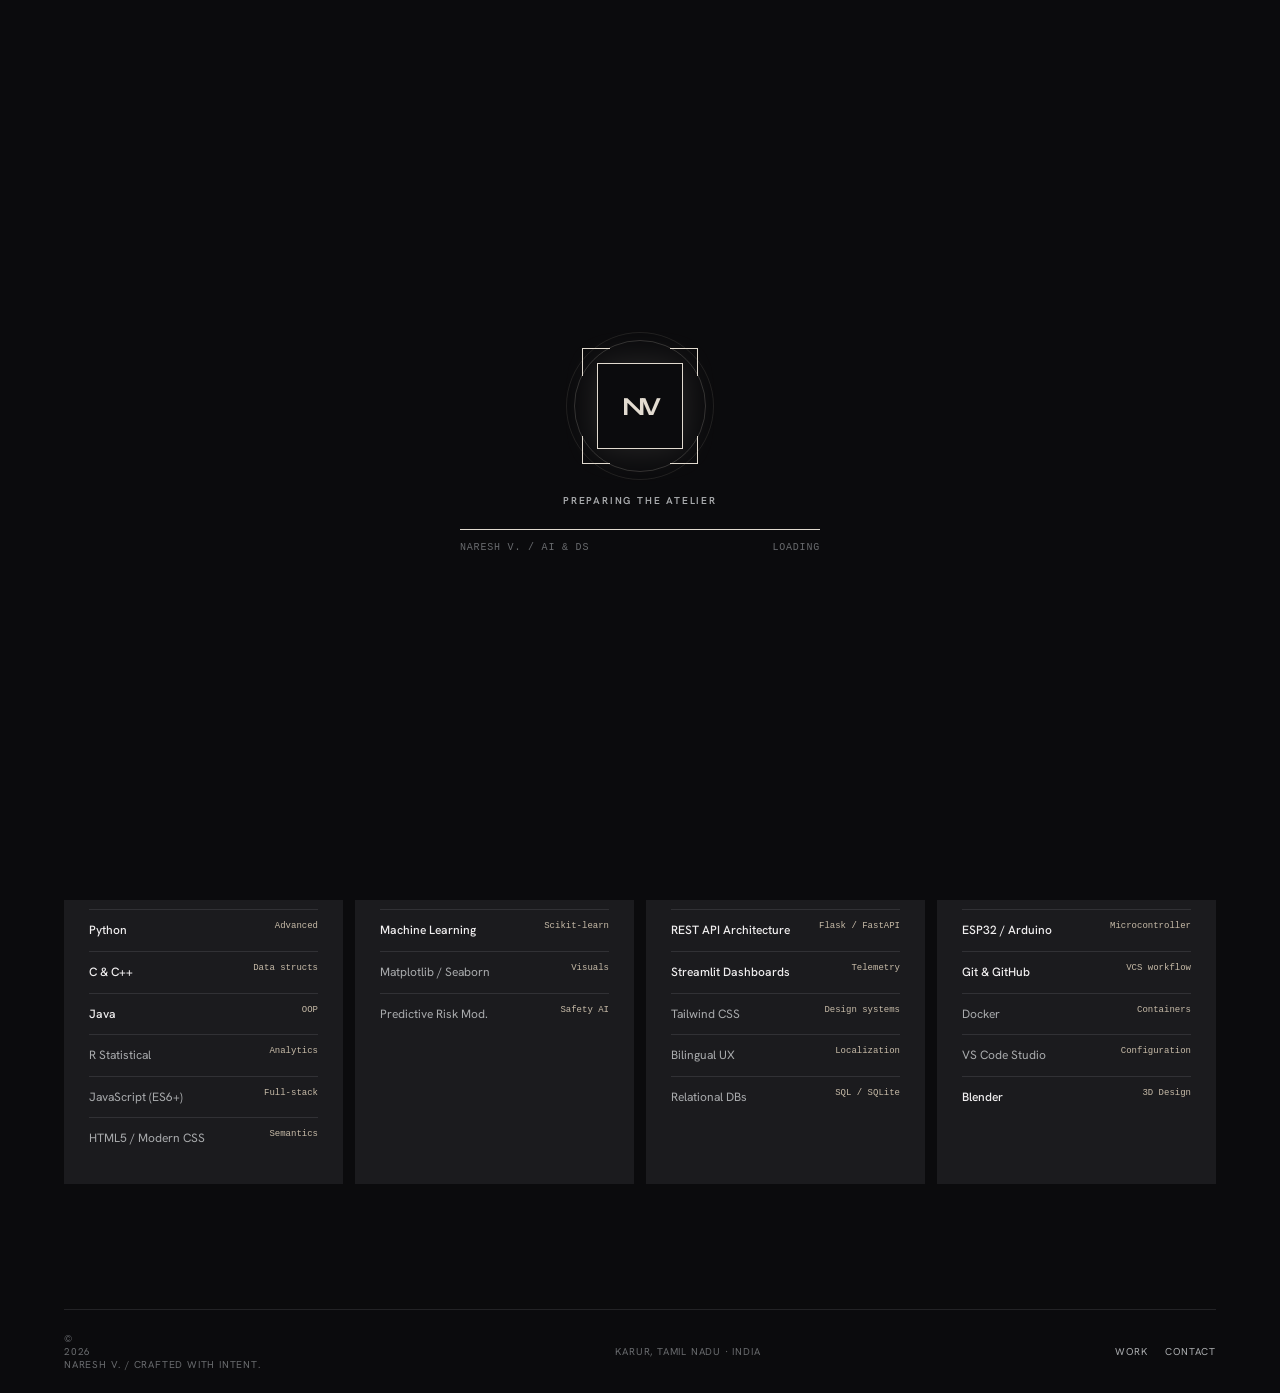
==== arsenal.html @ b85d14c0 "Add files via upload" ====
<!doctype html>
<html lang="en"><head><meta charset="UTF-8" /><meta name="viewport" content="width=device-width, initial-scale=1.0" /><meta name="description" content="Technical arsenal of Naresh V., AI and Data Science Engineer." /><title>Technical Arsenal | Naresh V.</title><link rel="preconnect" href="https://fonts.googleapis.com" /><link rel="preconnect" href="https://fonts.gstatic.com" crossorigin /><link href="https://fonts.googleapis.com/css2?family=Hanken+Grotesk:wght@300;400;500;600&family=Syne:wght@500;600;700;800&display=swap" rel="stylesheet" /><link rel="stylesheet" href="styles.css" /></head><body><div class="cursor-glow"></div><header class="site-header"><a class="brand" href="index.html"><span>NV</span><small>AI / DS</small></a><nav class="desktop-nav" aria-label="Primary navigation"><a href="work.html">Work</a><a href="arsenal.html">Arsenal</a><a href="journey.html">Journey</a><a href="contact.html">Contact</a></nav><a class="header-cta" href="contact.html">Let's connect <span>↗</span></a><button class="menu-button" type="button" aria-label="Open navigation" aria-expanded="false"><span></span><span></span></button></header><main><section class="page-hero section-shell reveal"><p class="eyebrow warm">03 / Capability inventory</p><h1>Technical<br /><em>arsenal.</em></h1><p>A working inventory of languages, AI toolchains, systems thinking, and hardware frameworks used to turn ideas into reliable prototypes.</p></section><section class="section-shell arsenal"><div class="arsenal-grid"><article class="reveal"><span class="eyebrow warm">Programming <b>01</b></span><h3>Core languages</h3><ul><li><strong>Python</strong><small>Advanced</small></li><li><strong>C &amp; C++</strong><small>Data structs</small></li><li><strong>Java</strong><small>OOP</small></li><li>R Statistical<small>Analytics</small></li><li>JavaScript (ES6+)<small>Full-stack</small></li><li>HTML5 / Modern CSS<small>Semantics</small></li></ul></article><article class="reveal"><span class="eyebrow warm">Cognition <b>02</b></span><h3>AI &amp; data sciences</h3><ul><li><strong>Machine Learning</strong><small>Scikit-learn</small></li><li>Pandas &amp; NumPy<small>Data wrangling</small></li><li>Matplotlib / Seaborn<small>Visuals</small></li><li>Predictive Risk Mod.<small>Safety AI</small></li></ul></article><article class="reveal"><span class="eyebrow warm">Engineering <b>03</b></span><h3>Systems &amp; web</h3><ul><li><strong>REST API Architecture</strong><small>Flask / FastAPI</small></li><li><strong>Streamlit Dashboards</strong><small>Telemetry</small></li><li>Tailwind CSS<small>Design systems</small></li><li>Bilingual UX<small>Localization</small></li><li>Relational DBs<small>SQL / SQLite</small></li></ul></article><article class="reveal"><span class="eyebrow warm">Environment <b>04</b></span><h3>Tools &amp; hardware</h3><ul><li><strong>ESP32 / Arduino</strong><small>Microcontroller</small></li><li><strong>Git &amp; GitHub</strong><small>VCS workflow</small></li><li>Docker<small>Containers</small></li><li>Postman<small>API testing</small></li><li>VS Code Studio<small>Configuration</small></li></ul></article></div></section></main><footer class="site-footer section-shell"><span>© <span id="year"></span> Naresh V. / Crafted with intent.</span><span>Karur, Tamil Nadu · India</span><span><a href="work.html">Work</a> <a href="contact.html">Contact</a></span></footer><script src="script.js"></script></body></html>
---- styles.css ----
.preloader-corner{animation-duration:2.05s}.preloader-corner:nth-child(1){animation-delay:.15s}.preloader-corner:nth-child(2){animation-delay:.3s}.preloader-corner:nth-child(3){animation-delay:.45s}.preloader-corner:nth-child(4){animation-delay:.6s}.preloader-mark{animation-delay:1.95s;animation-duration:.8s}.preloader-kicker{animation-delay:2.35s}.preloader-meta{animation-delay:2.4s}.preloader-progress{animation-duration:3.2s}.preloader-frame:before,.preloader-frame:after{content:"";position:absolute;inset:-8px;border:1px solid rgba(226,219,208,.18);border-radius:50%;opacity:0;pointer-events:none}.preloader-frame:before{animation:preloader-circle-one 2.2s 1.35s cubic-bezier(.22,.61,.36,1) forwards}.preloader-frame:after{inset:-16px;border-color:rgba(199,187,168,.12);animation:preloader-circle-two 2.4s 1.55s cubic-bezier(.22,.61,.36,1) forwards}@keyframes preloader-circle-one{0%{opacity:0;transform:scale(.35) rotate(0deg)}20%{opacity:1}100%{opacity:1;transform:scale(1) rotate(720deg)}}@keyframes preloader-circle-two{0%{opacity:0;transform:scale(.2) rotate(0deg)}25%{opacity:1}100%{opacity:1;transform:scale(1) rotate(-720deg)}}
.preloader-corner:nth-child(1){--x:-70px;--y:-70px}.preloader-corner:nth-child(2){--x:70px;--y:-70px}.preloader-corner:nth-child(3){--x:70px;--y:70px}.preloader-corner:nth-child(4){--x:-70px;--y:70px}
.preloader{position:fixed;inset:0;z-index:100;display:grid;place-items:center;background:var(--canvas);transition:opacity .7s ease,visibility .7s ease}.preloader.is-done{opacity:0;visibility:hidden;pointer-events:none}.preloader-inner{width:min(360px,calc(100% - 48px));text-align:center}.preloader-frame{position:relative;width:116px;height:116px;margin:0 auto 30px}.preloader-corner{position:absolute;width:28px;height:28px;border-color:var(--cream);border-style:solid;opacity:0;animation:corner-assemble 1.15s cubic-bezier(.22,.61,.36,1) forwards}.preloader-corner:nth-child(1){top:0;left:0;border-width:1px 0 0 1px;animation-delay:.05s}.preloader-corner:nth-child(2){top:0;right:0;border-width:1px 1px 0 0;animation-delay:.16s}.preloader-corner:nth-child(3){bottom:0;right:0;border-width:0 1px 1px 0;animation-delay:.27s}.preloader-corner:nth-child(4){bottom:0;left:0;border-width:0 0 1px 1px;animation-delay:.38s}.preloader-mark{position:absolute;inset:15px;display:grid;place-items:center;border:1px solid transparent;color:var(--cream);font:700 26px var(--display);letter-spacing:-.12em;opacity:0;transform:scale(.55);animation:logo-emerge .55s .9s cubic-bezier(.2,.8,.2,1) forwards}.preloader-kicker{margin:0 0 22px;color:var(--muted);font:600 10px var(--body);letter-spacing:.18em;text-transform:uppercase;opacity:0;animation:preloader-copy .5s 1.12s ease forwards}.preloader-track{height:1px;background:var(--line);overflow:hidden}.preloader-progress{height:100%;width:0;background:var(--cream);animation:preloader-load 1.5s .15s cubic-bezier(.22,.61,.36,1) forwards}.preloader-meta{display:flex;justify-content:space-between;margin-top:12px;color:var(--faint);font:10px monospace;letter-spacing:.08em;text-transform:uppercase;opacity:0;animation:preloader-copy .5s 1.18s ease forwards}@keyframes corner-assemble{0%{opacity:0;transform:translate(var(--x),var(--y)) scale(.8)}15%{opacity:1}100%{opacity:1;transform:translate(0,0) scale(1)}}@keyframes logo-emerge{to{opacity:1;transform:scale(1);border-color:var(--cream);box-shadow:0 0 35px rgba(226,219,208,.14)}}@keyframes preloader-copy{to{opacity:1}}@keyframes preloader-load{to{width:100%}}
.draggable-letter{display:inline-block;touch-action:none;cursor:grab;transition:transform .28s cubic-bezier(.2,.8,.2,1),color .2s}.draggable-letter:hover{color:var(--warm);transform:translateY(-8px)}.draggable-letter.dragging{cursor:grabbing;transition:none;color:var(--warm);z-index:2}.draggable-letter.lifted{transform:translateY(-14px);color:var(--warm)}
.contact-details{background:var(--surface-2);border:1px solid var(--line);padding:28px;align-self:start}.contact-detail{display:flex;align-items:center;justify-content:space-between;gap:20px;padding:22px 0;border-bottom:1px solid var(--line)}.contact-detail:last-child{border-bottom:0}.contact-detail span{display:flex;flex-direction:column;gap:5px}.contact-detail small{font:600 10px var(--body);letter-spacing:.14em;text-transform:uppercase;color:var(--warm)}.contact-detail strong{font:500 17px var(--display);letter-spacing:-.02em}.contact-detail>b{font-size:18px;color:var(--warm);font-weight:400}.contact-detail:hover strong,.contact-detail:hover>b{color:var(--warm)}
.desktop-nav.mobile-open{transform:none}
.desktop-nav{position:absolute;left:50%;transform:translateX(-50%)}
.form-status{min-height:20px;margin:12px 0 0;color:var(--muted);font-size:12px}.form-status.success{color:#b9d8b1}.form-status.error{color:#e8a7a0}
.contact-email{display:flex;flex-direction:column;gap:5px;margin:28px 0 0!important;font-size:13px!important}.contact-email span{font:600 10px var(--body);letter-spacing:.14em;text-transform:uppercase;color:var(--warm)}.contact-email a{color:var(--text)}.contact-email a:hover{color:var(--warm)}
.page-hero{padding-top:105px;padding-bottom:95px}.page-hero h1{font:700 clamp(58px,9vw,120px)/.86 var(--display);letter-spacing:-.07em;text-transform:uppercase;margin:22px 0 28px}.page-hero h1 em{font-style:normal;color:var(--cream)}.page-hero>p:last-child{max-width:520px;color:var(--muted);font-size:18px;line-height:1.6}.contact h1{font:700 clamp(48px,7vw,92px)/.88 var(--display);letter-spacing:-.07em;text-transform:uppercase;margin:20px 0 0}.contact h1 em{font-style:normal;color:var(--cream)}
.ticker{display:none}
/* Hide removed arsenal entries while preserving the compact source markup. */
.arsenal-grid article:nth-child(2) li:nth-child(2),.arsenal-grid article:nth-child(2) li:nth-child(6),.arsenal-grid article:nth-child(3) li:nth-child(6),.arsenal-grid article:nth-child(4) li:nth-child(4){display:none}
@media(max-width:620px){.hero-title h1{max-width:100%;overflow:hidden}.grid-art{display:none}}
@media(max-width:620px){.section-heading h2,.timeline h3{overflow-wrap:anywhere;word-break:normal}}
@media(max-width:620px){.desktop-nav.mobile-open{display:flex;position:absolute;top:68px;left:0;right:0;flex-direction:column;gap:0;background:var(--surface);border:1px solid var(--line);padding:8px;z-index:30}.desktop-nav.mobile-open a{padding:14px;border-bottom:1px solid var(--line)}}
:root{--canvas:#0b0b0d;--surface:#141416;--surface-2:#1b1b1e;--surface-3:#29292b;--text:#f2f0f1;--muted:#a9abad;--faint:#686a6d;--line:rgba(245,245,247,.1);--line-hover:rgba(245,245,247,.24);--warm:#c7bba8;--cream:#e2dbd0;--display:'Syne',sans-serif;--body:'Hanken Grotesk',sans-serif}*{box-sizing:border-box}html{scroll-behavior:smooth}body{margin:0;background:var(--canvas);color:var(--text);font-family:var(--body);font-weight:400;line-height:1.55;overflow-x:hidden}body:before{content:"";position:fixed;inset:0;pointer-events:none;opacity:.04;background-image:radial-gradient(#fff .6px,transparent .6px);background-size:5px 5px;z-index:10}a{color:inherit;text-decoration:none}button,input,textarea{font:inherit}.section-shell{width:min(1280px,calc(100% - 128px));margin-inline:auto}.band{width:100%;max-width:none;padding-inline:max(64px,calc((100% - 1152px)/2));background:var(--surface)}.site-header{height:78px;width:min(1280px,calc(100% - 128px));margin:auto;display:flex;align-items:center;justify-content:space-between;border-bottom:1px solid var(--line);position:relative;z-index:20}.brand{display:flex;align-items:center;gap:12px;font-family:var(--display);font-weight:800;font-size:16px;letter-spacing:-.04em}.brand span{border:1px solid var(--line-hover);padding:5px 7px}.brand small{font:600 10px var(--body);letter-spacing:.18em;color:var(--muted)}.desktop-nav{display:flex;gap:30px;font-size:11px;text-transform:uppercase;letter-spacing:.14em;color:var(--muted)}.desktop-nav a:hover,.site-footer a:hover{color:var(--cream)}.header-cta{font-size:11px;text-transform:uppercase;letter-spacing:.12em;border:1px solid var(--line-hover);padding:10px 14px}.header-cta:hover{background:var(--cream);color:var(--canvas)}.header-cta span{margin-left:8px}.menu-button{display:none;background:none;border:0;color:var(--text);padding:8px}.menu-button span{display:block;width:23px;height:1px;background:var(--text);margin:5px}.hero{padding-top:80px;padding-bottom:55px;min-height:720px;position:relative}.hero:before{content:"";position:absolute;width:550px;height:550px;border-radius:50%;right:5%;top:80px;background:radial-gradient(circle,rgba(190,177,154,.09),transparent 66%);filter:blur(25px);pointer-events:none}.hero-topline,.project-meta,.telemetry-head,.label,.section-heading,.hero-actions,.ticker,.ribbon,.site-footer{display:flex;align-items:center;justify-content:space-between;gap:16px}.status,.availability,.eyebrow,.label,.project-meta,.tags,.telemetry,.queue,.site-footer{font-size:10px;letter-spacing:.14em;text-transform:uppercase}.status{padding:9px 13px;border:1px solid var(--line);color:var(--cream)}.status i,.live i{width:7px;height:7px;background:var(--warm);border-radius:50%;display:inline-block;box-shadow:0 0 0 4px rgba(199,187,168,.1)}.availability{color:var(--muted)}.availability b{color:var(--warm);font-weight:500;margin-left:5px}.eyebrow{color:var(--muted);font-weight:600;line-height:1.3}.eyebrow.warm,.warm-chip{color:var(--warm)}.hero-title{padding-top:95px;position:relative}.hero-title h1{font:700 clamp(54px,8.7vw,122px)/.84 var(--display);letter-spacing:-.065em;text-transform:uppercase;margin:20px 0 0;max-width:1000px}.hero-title h1 em,.contact h2 em{font-style:normal;color:var(--cream)}.hero-title h1 b{color:var(--warm)}.hero-note{position:absolute;right:2%;bottom:5px;color:var(--muted);font:12px/1.5 monospace;max-width:250px}.hero-grid{display:grid;grid-template-columns:4fr 8fr;gap:72px;margin-top:85px;border-top:1px solid var(--line);padding-top:24px}.hero-grid h2{font:600 22px/1.18 var(--display);letter-spacing:-.025em;margin:12px 0}.hero-copy{max-width:700px}.hero-copy p{font-size:18px;line-height:1.6;color:var(--muted);margin:0}.hero-copy strong{color:var(--text);font-weight:500}.hero-actions{justify-content:flex-start;margin-top:26px}.button{display:inline-flex;align-items:center;gap:24px;padding:13px 17px;border:1px solid var(--line-hover);text-transform:uppercase;font-size:10px;letter-spacing:.14em;cursor:pointer;transition:.25s}.button-solid{background:var(--text);color:var(--canvas);border-color:var(--text)}.button-solid:hover{background:var(--cream);border-color:var(--cream)}.button-ghost:hover{background:var(--surface-2)}.ticker{margin-top:80px;padding:13px 16px;background:rgba(20,20,22,.75);color:var(--muted);font-size:9px;letter-spacing:.13em;text-transform:uppercase}.ticker span:first-child,.ticker span:nth-of-type(4){color:var(--cream)}.ticker i{color:var(--faint);font-style:normal}.facts{padding-top:90px;padding-bottom:82px}.section-heading{align-items:flex-end;margin-bottom:50px}.section-heading h2,.contact h2{font:700 clamp(36px,5vw,65px)/.9 var(--display);letter-spacing:-.06em;text-transform:uppercase;margin:12px 0 0}.section-heading>p{max-width:330px;color:var(--muted);font-size:14px;margin:0}.fact-grid{display:grid;grid-template-columns:repeat(4,1fr);gap:12px}.fact-grid article,.pillar-grid article,.arsenal-grid article,.project{background:var(--surface-2);border:1px solid transparent;padding:25px;transition:.3s}.fact-grid article:hover,.pillar-grid article:hover,.arsenal-grid article:hover,.project:hover{border-color:var(--line-hover);background:#202023}.fact-grid article{min-height:230px;display:flex;flex-direction:column;justify-content:space-between}.fact-grid .label{color:var(--muted)}.label b{color:var(--warm);font-weight:400}.fact-grid strong{font:700 61px/1 var(--display);letter-spacing:-.08em}.fact-grid sup{font:500 24px var(--display);color:var(--warm);letter-spacing:0}.fact-grid p{color:var(--muted);font-size:12px;line-height:1.45;margin:0}.fact-grid p small{color:var(--text);font-size:12px}.fact-highlight{background:var(--surface-3)!important}.fact-highlight strong{text-align:center}.fact-highlight p{text-align:center}.ribbon{padding-top:38px;color:var(--muted);font:700 13px var(--display);letter-spacing:-.02em;opacity:.7}.philosophy,.arsenal{padding-top:125px;padding-bottom:125px}.philosophy-grid{display:grid;grid-template-columns:5fr 7fr;gap:85px}.philosophy-story .lead{font-size:22px;line-height:1.5;color:var(--text);font-weight:300;margin-top:0}.philosophy-story>p:not(.lead){font-size:15px;color:var(--muted);line-height:1.65}.philosophy-story blockquote{margin:30px 0 0;background:var(--surface-2);padding:20px;font:italic 15px/1.5 Georgia,serif;color:var(--text)}.philosophy-story blockquote span{display:block;font:600 10px var(--body);letter-spacing:.16em;text-transform:uppercase;color:var(--warm);font-style:normal;margin-bottom:10px}.pillar-grid{display:grid;grid-template-columns:1fr 1fr;gap:12px}.pillar-grid article{padding:25px}.pillar-grid article>span,.arsenal-grid article>.eyebrow{font:10px monospace;color:var(--warm);letter-spacing:.08em}.pillar-grid h3,.arsenal-grid h3{font:600 21px var(--display);letter-spacing:-.03em;margin:28px 0 10px}.pillar-grid p{color:var(--muted);font-size:13px;margin:0}.work{padding-top:100px;padding-bottom:110px}.project-list{display:grid;gap:38px}.project{padding:0;display:grid;grid-template-columns:1fr 1fr;overflow:hidden}.project-copy{padding:42px;display:flex;flex-direction:column;align-items:flex-start}.project-meta{width:100%;color:var(--muted);font:10px monospace;letter-spacing:.08em}.chip,.tags span{border-radius:999px;background:var(--surface-3);padding:6px 10px;color:var(--cream);font:10px var(--body);letter-spacing:.08em;text-transform:uppercase}.warm-chip{background:rgba(199,187,168,.12)}.project h3{font:600 clamp(29px,3.3vw,48px)/1 var(--display);letter-spacing:-.055em;margin:34px 0 10px}.project h4{font-size:16px;color:var(--cream);font-weight:500;margin:0 0 18px}.project p{color:var(--muted);font-size:14px;line-height:1.65;margin:0 0 22px}.tags{display:flex;flex-wrap:wrap;gap:6px;margin-bottom:35px}.tags span{font-size:9px;padding:5px 8px;color:var(--muted)}.text-link{font:600 10px var(--body);text-transform:uppercase;letter-spacing:.14em;margin-top:auto}.text-link:hover{color:var(--warm)}.visual{background:linear-gradient(135deg,var(--surface-3),#161619);padding:34px;min-height:390px;position:relative;overflow:hidden}.telemetry{align-self:center;background:var(--canvas);border:1px solid var(--line);padding:22px;position:relative;z-index:1}.telemetry-head{color:var(--muted);font:10px monospace;letter-spacing:.05em}.live{color:var(--warm)}.telemetry svg{display:block;width:100%;height:130px;margin:20px 0 5px;overflow:visible}.telemetry path{fill:none;stroke:var(--warm);stroke-width:2}.telemetry circle{fill:var(--warm)}.telemetry-values{display:grid;grid-template-columns:repeat(3,1fr);gap:6px}.telemetry-values span{background:var(--surface-2);padding:8px 4px;text-align:center;color:var(--muted);font:8px monospace}.telemetry-values b{display:block;color:var(--text);font-size:11px;margin-top:4px}.telemetry-values .gold{color:var(--warm)}.grid-art{position:absolute;inset:0;opacity:.45;background:linear-gradient(90deg,transparent 49.5%,rgba(255,255,255,.12) 50%,transparent 50.5%),linear-gradient(0deg,transparent 49.5%,rgba(255,255,255,.12) 50%,transparent 50.5%);background-size:70px 70px;transform:perspective(300px) rotateX(58deg) scale(1.8) translateY(90px)}.queue{display:flex;flex-direction:column;gap:10px;justify-content:flex-start}.queue p{margin:0;background:var(--canvas);padding:14px;color:var(--muted);font:10px monospace;letter-spacing:.04em}.queue p:first-of-type{color:var(--text)}.queue em{float:right;color:var(--warm);font-style:normal}.queue>strong{margin-top:auto;background:var(--surface-3);padding:15px;text-align:center;color:var(--cream);font-size:10px;font-weight:500}.project-pair{display:grid;grid-template-columns:1fr 1fr;gap:12px}.compact{display:flex;flex-direction:column;padding:28px;min-height:340px}.compact h3{font-size:28px;margin-top:30px}.compact h4{font-size:14px}.compact p{font-size:13px}.arsenal-grid{display:grid;grid-template-columns:repeat(4,1fr);gap:12px}.arsenal-grid article{padding:24px}.arsenal-grid .eyebrow{justify-content:space-between}.arsenal-grid .eyebrow b{color:var(--muted);font-weight:400}.arsenal-grid h3{margin:28px 0}.arsenal-grid ul{padding:0;margin:0;list-style:none}.arsenal-grid li{display:flex;justify-content:space-between;gap:8px;border-top:1px solid var(--line);padding:11px 0;color:var(--muted);font-size:12px}.arsenal-grid li strong{color:var(--text);font-weight:500}.arsenal-grid li small{font:9px monospace;color:var(--warm);text-align:right}.journey{padding-top:95px;padding-bottom:100px}.timeline{display:grid;gap:8px}.timeline article{display:grid;grid-template-columns:3fr 9fr;gap:30px;background:var(--surface-2);border:1px solid transparent;padding:20px 24px;transition:.25s}.timeline article:hover{border-color:var(--line-hover)}.timeline article>span{font:10px monospace;color:var(--warm);letter-spacing:.08em}.timeline h3{font:600 21px var(--display);margin:0 0 4px}.timeline p{color:var(--muted);font-size:13px;margin:0}.contact{display:grid;grid-template-columns:1fr 1fr;gap:100px;padding-top:130px;padding-bottom:130px}.contact>div>p:not(.eyebrow){max-width:480px;color:var(--muted);font-size:17px;margin-top:30px}.contact ul{list-style:none;padding:0;margin:30px 0 0;color:var(--muted);font-size:13px}.contact li{margin:10px 0}.contact li span{color:var(--warm);margin-right:10px}.contact-form{background:var(--surface-2);padding:28px;display:flex;flex-direction:column;border:1px solid var(--line)}.contact-form label{font:10px var(--body);text-transform:uppercase;letter-spacing:.12em;color:var(--muted);margin:0 0 7px}.contact-form input,.contact-form textarea{background:var(--canvas);border:1px solid var(--line);padding:12px 14px;color:var(--text);outline:0;margin-bottom:20px;resize:vertical}.contact-form input:focus,.contact-form textarea:focus{border-color:var(--warm)}.contact-form .button{align-self:flex-start;margin-top:4px}.site-footer{width:min(1280px,calc(100% - 128px));margin:auto;border-top:1px solid var(--line);padding:22px 0;color:var(--faint);font:10px var(--body);text-transform:uppercase;letter-spacing:.08em}.site-footer span:last-child{display:flex;gap:18px}.site-footer a{color:var(--muted)}.reveal{opacity:0;transform:translateY(24px);transition:opacity .75s ease,transform .75s ease}.reveal.visible{opacity:1;transform:none}.cursor-glow{position:fixed;width:260px;height:260px;pointer-events:none;border-radius:50%;background:radial-gradient(circle,rgba(199,187,168,.06),transparent 68%);transform:translate(-50%,-50%);z-index:0}@media(max-width:900px){.section-shell,.site-header,.site-footer{width:calc(100% - 40px)}.band{padding-inline:20px}.desktop-nav{gap:14px}.hero-grid,.philosophy-grid,.contact{grid-template-columns:1fr;gap:35px}.hero-note{position:static;margin:22px 0 0}.fact-grid,.arsenal-grid{grid-template-columns:1fr 1fr}.project{grid-template-columns:1fr}.visual{min-height:330px}.project-pair{grid-template-columns:1fr}.contact{padding-top:90px}.ticker{flex-wrap:wrap}.timeline article{grid-template-columns:1fr;gap:8px}}@media(max-width:620px){.site-header{height:68px}.desktop-nav,.header-cta{display:none}.menu-button{display:block}.hero{padding-top:42px;min-height:0}.hero-topline{align-items:flex-start;flex-direction:column}.availability{display:none}.hero-title{padding-top:70px}.hero-title h1{font-size:clamp(48px,14vw,74px)}.hero-grid{margin-top:65px}.hero-grid h2{font-size:20px}.hero-copy p{font-size:16px}.hero-actions{align-items:stretch;flex-direction:column}.button{justify-content:space-between}.ticker{margin-top:55px;gap:9px}.facts,.philosophy,.arsenal,.work,.journey{padding-top:75px;padding-bottom:75px}.section-heading{align-items:flex-start;flex-direction:column;gap:18px;margin-bottom:32px}.section-heading h2,.contact h2{font-size:42px}.fact-grid,.arsenal-grid,.pillar-grid{grid-template-columns:1fr}.fact-grid article{min-height:185px}.ribbon{align-items:flex-start;flex-wrap:wrap;justify-content:flex-start;font-size:11px;gap:12px 22px}.philosophy-story .lead{font-size:19px}.project-copy{padding:26px}.project h3{font-size:32px;margin-top:26px}.visual{padding:18px;min-height:300px}.telemetry{padding:14px}.telemetry-values{grid-template-columns:1fr}.project-pair{gap:12px}.compact{min-height:0}.contact{gap:40px}.contact h2{font-size:46px}.site-footer{align-items:flex-start;flex-direction:column;gap:12px}.site-footer span:last-child{gap:12px}.cursor-glow{display:none}}
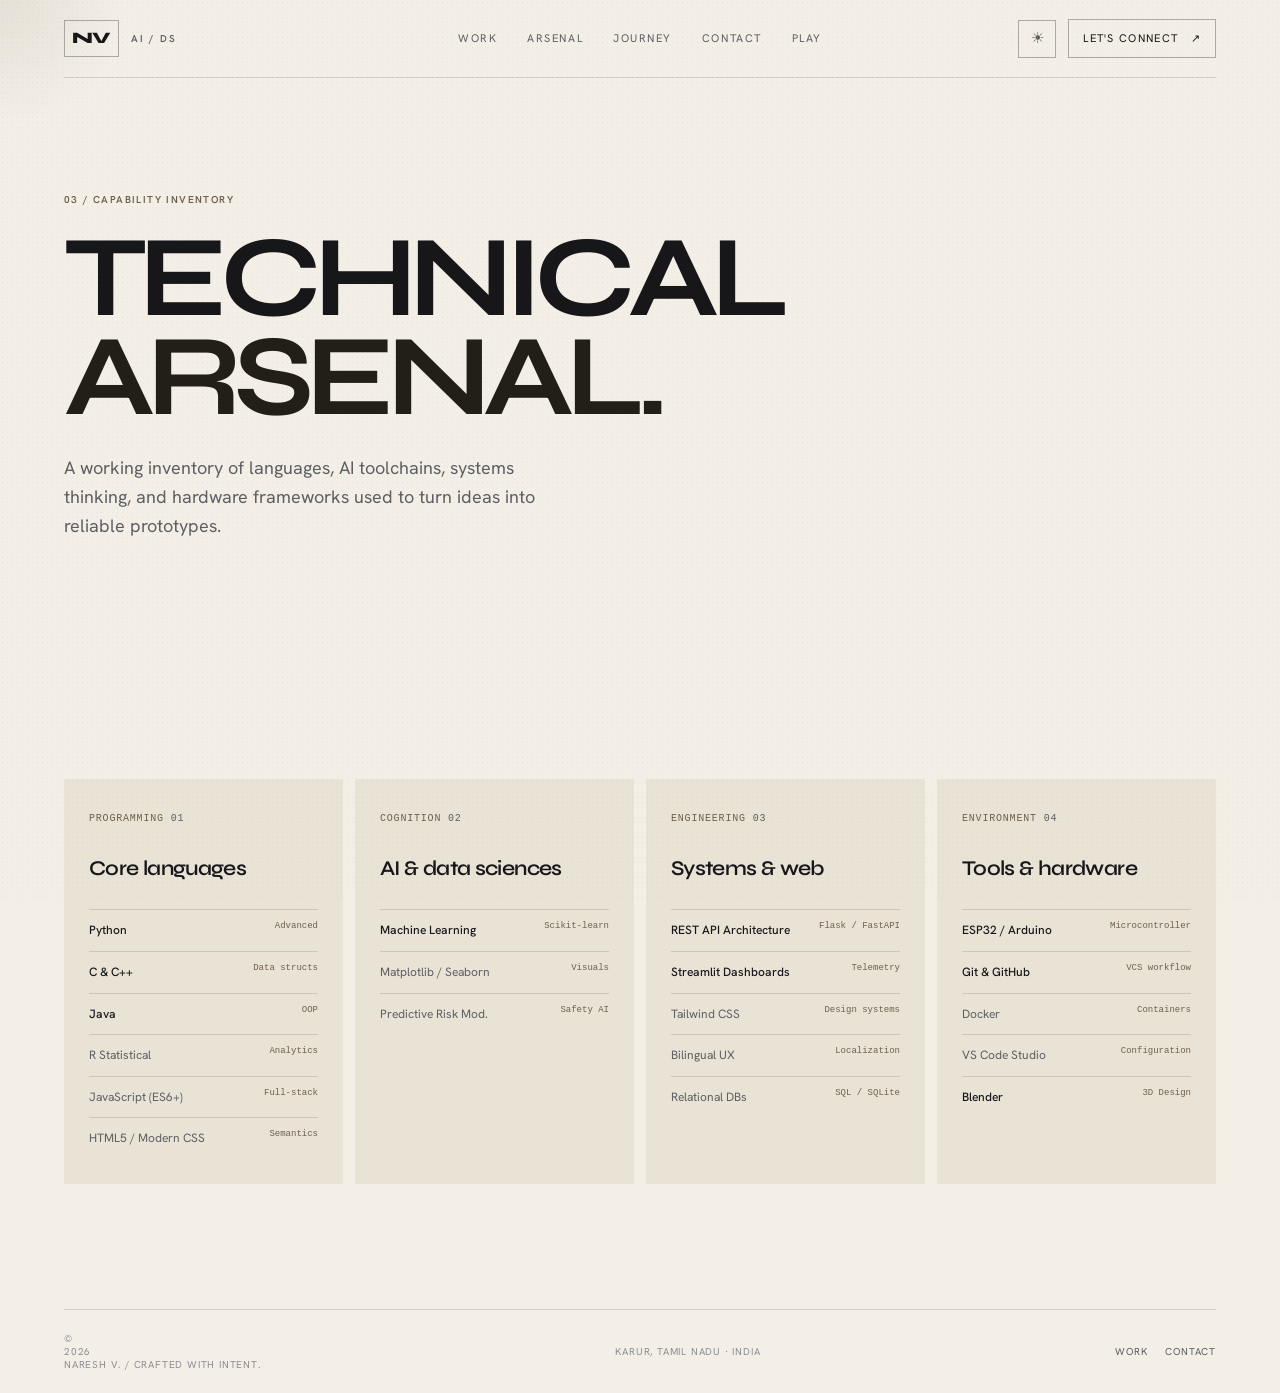
==== commit 96d05182: "Add files via upload" ====
--- a/arsenal.html
+++ b/arsenal.html
@@ -1,2 +1,2 @@
 <!doctype html>
-<html lang="en"><head><meta charset="UTF-8" /><meta name="viewport" content="width=device-width, initial-scale=1.0" /><meta name="description" content="Technical arsenal of Naresh V., AI and Data Science Engineer." /><title>Technical Arsenal | Naresh V.</title><link rel="preconnect" href="https://fonts.googleapis.com" /><link rel="preconnect" href="https://fonts.gstatic.com" crossorigin /><link href="https://fonts.googleapis.com/css2?family=Hanken+Grotesk:wght@300;400;500;600&family=Syne:wght@500;600;700;800&display=swap" rel="stylesheet" /><link rel="stylesheet" href="styles.css" /></head><body><div class="cursor-glow"></div><header class="site-header"><a class="brand" href="index.html"><span>NV</span><small>AI / DS</small></a><nav class="desktop-nav" aria-label="Primary navigation"><a href="work.html">Work</a><a href="arsenal.html">Arsenal</a><a href="journey.html">Journey</a><a href="contact.html">Contact</a></nav><a class="header-cta" href="contact.html">Let's connect <span>↗</span></a><button class="menu-button" type="button" aria-label="Open navigation" aria-expanded="false"><span></span><span></span></button></header><main><section class="page-hero section-shell reveal"><p class="eyebrow warm">03 / Capability inventory</p><h1>Technical<br /><em>arsenal.</em></h1><p>A working inventory of languages, AI toolchains, systems thinking, and hardware frameworks used to turn ideas into reliable prototypes.</p></section><section class="section-shell arsenal"><div class="arsenal-grid"><article class="reveal"><span class="eyebrow warm">Programming <b>01</b></span><h3>Core languages</h3><ul><li><strong>Python</strong><small>Advanced</small></li><li><strong>C &amp; C++</strong><small>Data structs</small></li><li><strong>Java</strong><small>OOP</small></li><li>R Statistical<small>Analytics</small></li><li>JavaScript (ES6+)<small>Full-stack</small></li><li>HTML5 / Modern CSS<small>Semantics</small></li></ul></article><article class="reveal"><span class="eyebrow warm">Cognition <b>02</b></span><h3>AI &amp; data sciences</h3><ul><li><strong>Machine Learning</strong><small>Scikit-learn</small></li><li>Pandas &amp; NumPy<small>Data wrangling</small></li><li>Matplotlib / Seaborn<small>Visuals</small></li><li>Predictive Risk Mod.<small>Safety AI</small></li></ul></article><article class="reveal"><span class="eyebrow warm">Engineering <b>03</b></span><h3>Systems &amp; web</h3><ul><li><strong>REST API Architecture</strong><small>Flask / FastAPI</small></li><li><strong>Streamlit Dashboards</strong><small>Telemetry</small></li><li>Tailwind CSS<small>Design systems</small></li><li>Bilingual UX<small>Localization</small></li><li>Relational DBs<small>SQL / SQLite</small></li></ul></article><article class="reveal"><span class="eyebrow warm">Environment <b>04</b></span><h3>Tools &amp; hardware</h3><ul><li><strong>ESP32 / Arduino</strong><small>Microcontroller</small></li><li><strong>Git &amp; GitHub</strong><small>VCS workflow</small></li><li>Docker<small>Containers</small></li><li>Postman<small>API testing</small></li><li>VS Code Studio<small>Configuration</small></li></ul></article></div></section></main><footer class="site-footer section-shell"><span>© <span id="year"></span> Naresh V. / Crafted with intent.</span><span>Karur, Tamil Nadu · India</span><span><a href="work.html">Work</a> <a href="contact.html">Contact</a></span></footer><script src="script.js"></script></body></html>+<html lang="en"><head><meta charset="UTF-8" /><meta name="viewport" content="width=device-width, initial-scale=1.0" /><meta name="description" content="Technical arsenal of Naresh V., AI and Data Science Engineer." /><title>Technical Arsenal | Naresh V.</title><link rel="preconnect" href="https://fonts.googleapis.com" /><link rel="preconnect" href="https://fonts.gstatic.com" crossorigin /><link href="https://fonts.googleapis.com/css2?family=Hanken+Grotesk:wght@300;400;500;600&family=Syne:wght@500;600;700;800&display=swap" rel="stylesheet" /><link rel="stylesheet" href="styles.css" /></head><body><div class="cursor-glow"></div><header class="site-header"><a class="brand" href="index.html"><span>NV</span><small>AI / DS</small></a><nav class="desktop-nav" aria-label="Primary navigation"><a href="work.html">Work</a><a href="arsenal.html">Arsenal</a><a href="journey.html">Journey</a><a href="contact.html">Contact</a><a href="play.html">Play</a></nav><button class="theme-toggle" type="button" aria-label="Toggle color theme" aria-pressed="false"><span aria-hidden="true">☾</span></button><a class="header-cta" href="contact.html">Let's connect <span>↗</span></a><button class="menu-button" type="button" aria-label="Open navigation" aria-expanded="false"><span></span><span></span></button></header><main><section class="page-hero section-shell reveal"><p class="eyebrow warm">03 / Capability inventory</p><h1>Technical<br /><em>arsenal.</em></h1><p>A working inventory of languages, AI toolchains, systems thinking, and hardware frameworks used to turn ideas into reliable prototypes.</p></section><section class="section-shell arsenal"><div class="arsenal-grid"><article class="reveal"><span class="eyebrow warm">Programming <b>01</b></span><h3>Core languages</h3><ul><li><strong>Python</strong><small>Advanced</small></li><li><strong>C &amp; C++</strong><small>Data structs</small></li><li><strong>Java</strong><small>OOP</small></li><li>R Statistical<small>Analytics</small></li><li>JavaScript (ES6+)<small>Full-stack</small></li><li>HTML5 / Modern CSS<small>Semantics</small></li></ul></article><article class="reveal"><span class="eyebrow warm">Cognition <b>02</b></span><h3>AI &amp; data sciences</h3><ul><li><strong>Machine Learning</strong><small>Scikit-learn</small></li><li>Pandas &amp; NumPy<small>Data wrangling</small></li><li>Matplotlib / Seaborn<small>Visuals</small></li><li>Predictive Risk Mod.<small>Safety AI</small></li></ul></article><article class="reveal"><span class="eyebrow warm">Engineering <b>03</b></span><h3>Systems &amp; web</h3><ul><li><strong>REST API Architecture</strong><small>Flask / FastAPI</small></li><li><strong>Streamlit Dashboards</strong><small>Telemetry</small></li><li>Tailwind CSS<small>Design systems</small></li><li>Bilingual UX<small>Localization</small></li><li>Relational DBs<small>SQL / SQLite</small></li></ul></article><article class="reveal"><span class="eyebrow warm">Environment <b>04</b></span><h3>Tools &amp; hardware</h3><ul><li><strong>ESP32 / Arduino</strong><small>Microcontroller</small></li><li><strong>Git &amp; GitHub</strong><small>VCS workflow</small></li><li>Docker<small>Containers</small></li><li>Postman<small>API testing</small></li><li>VS Code Studio<small>Configuration</small></li></ul></article></div></section></main><footer class="site-footer section-shell"><span>© <span id="year"></span> Naresh V. / Crafted with intent.</span><span>Karur, Tamil Nadu · India</span><span><a href="work.html">Work</a> <a href="contact.html">Contact</a></span></footer><script src="script.js"></script></body></html>
--- a/styles.css
+++ b/styles.css
@@ -14,4 +14,33 @@
 @media(max-width:620px){.hero-title h1{max-width:100%;overflow:hidden}.grid-art{display:none}}
 @media(max-width:620px){.section-heading h2,.timeline h3{overflow-wrap:anywhere;word-break:normal}}
 @media(max-width:620px){.desktop-nav.mobile-open{display:flex;position:absolute;top:68px;left:0;right:0;flex-direction:column;gap:0;background:var(--surface);border:1px solid var(--line);padding:8px;z-index:30}.desktop-nav.mobile-open a{padding:14px;border-bottom:1px solid var(--line)}}
-:root{--canvas:#0b0b0d;--surface:#141416;--surface-2:#1b1b1e;--surface-3:#29292b;--text:#f2f0f1;--muted:#a9abad;--faint:#686a6d;--line:rgba(245,245,247,.1);--line-hover:rgba(245,245,247,.24);--warm:#c7bba8;--cream:#e2dbd0;--display:'Syne',sans-serif;--body:'Hanken Grotesk',sans-serif}*{box-sizing:border-box}html{scroll-behavior:smooth}body{margin:0;background:var(--canvas);color:var(--text);font-family:var(--body);font-weight:400;line-height:1.55;overflow-x:hidden}body:before{content:"";position:fixed;inset:0;pointer-events:none;opacity:.04;background-image:radial-gradient(#fff .6px,transparent .6px);background-size:5px 5px;z-index:10}a{color:inherit;text-decoration:none}button,input,textarea{font:inherit}.section-shell{width:min(1280px,calc(100% - 128px));margin-inline:auto}.band{width:100%;max-width:none;padding-inline:max(64px,calc((100% - 1152px)/2));background:var(--surface)}.site-header{height:78px;width:min(1280px,calc(100% - 128px));margin:auto;display:flex;align-items:center;justify-content:space-between;border-bottom:1px solid var(--line);position:relative;z-index:20}.brand{display:flex;align-items:center;gap:12px;font-family:var(--display);font-weight:800;font-size:16px;letter-spacing:-.04em}.brand span{border:1px solid var(--line-hover);padding:5px 7px}.brand small{font:600 10px var(--body);letter-spacing:.18em;color:var(--muted)}.desktop-nav{display:flex;gap:30px;font-size:11px;text-transform:uppercase;letter-spacing:.14em;color:var(--muted)}.desktop-nav a:hover,.site-footer a:hover{color:var(--cream)}.header-cta{font-size:11px;text-transform:uppercase;letter-spacing:.12em;border:1px solid var(--line-hover);padding:10px 14px}.header-cta:hover{background:var(--cream);color:var(--canvas)}.header-cta span{margin-left:8px}.menu-button{display:none;background:none;border:0;color:var(--text);padding:8px}.menu-button span{display:block;width:23px;height:1px;background:var(--text);margin:5px}.hero{padding-top:80px;padding-bottom:55px;min-height:720px;position:relative}.hero:before{content:"";position:absolute;width:550px;height:550px;border-radius:50%;right:5%;top:80px;background:radial-gradient(circle,rgba(190,177,154,.09),transparent 66%);filter:blur(25px);pointer-events:none}.hero-topline,.project-meta,.telemetry-head,.label,.section-heading,.hero-actions,.ticker,.ribbon,.site-footer{display:flex;align-items:center;justify-content:space-between;gap:16px}.status,.availability,.eyebrow,.label,.project-meta,.tags,.telemetry,.queue,.site-footer{font-size:10px;letter-spacing:.14em;text-transform:uppercase}.status{padding:9px 13px;border:1px solid var(--line);color:var(--cream)}.status i,.live i{width:7px;height:7px;background:var(--warm);border-radius:50%;display:inline-block;box-shadow:0 0 0 4px rgba(199,187,168,.1)}.availability{color:var(--muted)}.availability b{color:var(--warm);font-weight:500;margin-left:5px}.eyebrow{color:var(--muted);font-weight:600;line-height:1.3}.eyebrow.warm,.warm-chip{color:var(--warm)}.hero-title{padding-top:95px;position:relative}.hero-title h1{font:700 clamp(54px,8.7vw,122px)/.84 var(--display);letter-spacing:-.065em;text-transform:uppercase;margin:20px 0 0;max-width:1000px}.hero-title h1 em,.contact h2 em{font-style:normal;color:var(--cream)}.hero-title h1 b{color:var(--warm)}.hero-note{position:absolute;right:2%;bottom:5px;color:var(--muted);font:12px/1.5 monospace;max-width:250px}.hero-grid{display:grid;grid-template-columns:4fr 8fr;gap:72px;margin-top:85px;border-top:1px solid var(--line);padding-top:24px}.hero-grid h2{font:600 22px/1.18 var(--display);letter-spacing:-.025em;margin:12px 0}.hero-copy{max-width:700px}.hero-copy p{font-size:18px;line-height:1.6;color:var(--muted);margin:0}.hero-copy strong{color:var(--text);font-weight:500}.hero-actions{justify-content:flex-start;margin-top:26px}.button{display:inline-flex;align-items:center;gap:24px;padding:13px 17px;border:1px solid var(--line-hover);text-transform:uppercase;font-size:10px;letter-spacing:.14em;cursor:pointer;transition:.25s}.button-solid{background:var(--text);color:var(--canvas);border-color:var(--text)}.button-solid:hover{background:var(--cream);border-color:var(--cream)}.button-ghost:hover{background:var(--surface-2)}.ticker{margin-top:80px;padding:13px 16px;background:rgba(20,20,22,.75);color:var(--muted);font-size:9px;letter-spacing:.13em;text-transform:uppercase}.ticker span:first-child,.ticker span:nth-of-type(4){color:var(--cream)}.ticker i{color:var(--faint);font-style:normal}.facts{padding-top:90px;padding-bottom:82px}.section-heading{align-items:flex-end;margin-bottom:50px}.section-heading h2,.contact h2{font:700 clamp(36px,5vw,65px)/.9 var(--display);letter-spacing:-.06em;text-transform:uppercase;margin:12px 0 0}.section-heading>p{max-width:330px;color:var(--muted);font-size:14px;margin:0}.fact-grid{display:grid;grid-template-columns:repeat(4,1fr);gap:12px}.fact-grid article,.pillar-grid article,.arsenal-grid article,.project{background:var(--surface-2);border:1px solid transparent;padding:25px;transition:.3s}.fact-grid article:hover,.pillar-grid article:hover,.arsenal-grid article:hover,.project:hover{border-color:var(--line-hover);background:#202023}.fact-grid article{min-height:230px;display:flex;flex-direction:column;justify-content:space-between}.fact-grid .label{color:var(--muted)}.label b{color:var(--warm);font-weight:400}.fact-grid strong{font:700 61px/1 var(--display);letter-spacing:-.08em}.fact-grid sup{font:500 24px var(--display);color:var(--warm);letter-spacing:0}.fact-grid p{color:var(--muted);font-size:12px;line-height:1.45;margin:0}.fact-grid p small{color:var(--text);font-size:12px}.fact-highlight{background:var(--surface-3)!important}.fact-highlight strong{text-align:center}.fact-highlight p{text-align:center}.ribbon{padding-top:38px;color:var(--muted);font:700 13px var(--display);letter-spacing:-.02em;opacity:.7}.philosophy,.arsenal{padding-top:125px;padding-bottom:125px}.philosophy-grid{display:grid;grid-template-columns:5fr 7fr;gap:85px}.philosophy-story .lead{font-size:22px;line-height:1.5;color:var(--text);font-weight:300;margin-top:0}.philosophy-story>p:not(.lead){font-size:15px;color:var(--muted);line-height:1.65}.philosophy-story blockquote{margin:30px 0 0;background:var(--surface-2);padding:20px;font:italic 15px/1.5 Georgia,serif;color:var(--text)}.philosophy-story blockquote span{display:block;font:600 10px var(--body);letter-spacing:.16em;text-transform:uppercase;color:var(--warm);font-style:normal;margin-bottom:10px}.pillar-grid{display:grid;grid-template-columns:1fr 1fr;gap:12px}.pillar-grid article{padding:25px}.pillar-grid article>span,.arsenal-grid article>.eyebrow{font:10px monospace;color:var(--warm);letter-spacing:.08em}.pillar-grid h3,.arsenal-grid h3{font:600 21px var(--display);letter-spacing:-.03em;margin:28px 0 10px}.pillar-grid p{color:var(--muted);font-size:13px;margin:0}.work{padding-top:100px;padding-bottom:110px}.project-list{display:grid;gap:38px}.project{padding:0;display:grid;grid-template-columns:1fr 1fr;overflow:hidden}.project-copy{padding:42px;display:flex;flex-direction:column;align-items:flex-start}.project-meta{width:100%;color:var(--muted);font:10px monospace;letter-spacing:.08em}.chip,.tags span{border-radius:999px;background:var(--surface-3);padding:6px 10px;color:var(--cream);font:10px var(--body);letter-spacing:.08em;text-transform:uppercase}.warm-chip{background:rgba(199,187,168,.12)}.project h3{font:600 clamp(29px,3.3vw,48px)/1 var(--display);letter-spacing:-.055em;margin:34px 0 10px}.project h4{font-size:16px;color:var(--cream);font-weight:500;margin:0 0 18px}.project p{color:var(--muted);font-size:14px;line-height:1.65;margin:0 0 22px}.tags{display:flex;flex-wrap:wrap;gap:6px;margin-bottom:35px}.tags span{font-size:9px;padding:5px 8px;color:var(--muted)}.text-link{font:600 10px var(--body);text-transform:uppercase;letter-spacing:.14em;margin-top:auto}.text-link:hover{color:var(--warm)}.visual{background:linear-gradient(135deg,var(--surface-3),#161619);padding:34px;min-height:390px;position:relative;overflow:hidden}.telemetry{align-self:center;background:var(--canvas);border:1px solid var(--line);padding:22px;position:relative;z-index:1}.telemetry-head{color:var(--muted);font:10px monospace;letter-spacing:.05em}.live{color:var(--warm)}.telemetry svg{display:block;width:100%;height:130px;margin:20px 0 5px;overflow:visible}.telemetry path{fill:none;stroke:var(--warm);stroke-width:2}.telemetry circle{fill:var(--warm)}.telemetry-values{display:grid;grid-template-columns:repeat(3,1fr);gap:6px}.telemetry-values span{background:var(--surface-2);padding:8px 4px;text-align:center;color:var(--muted);font:8px monospace}.telemetry-values b{display:block;color:var(--text);font-size:11px;margin-top:4px}.telemetry-values .gold{color:var(--warm)}.grid-art{position:absolute;inset:0;opacity:.45;background:linear-gradient(90deg,transparent 49.5%,rgba(255,255,255,.12) 50%,transparent 50.5%),linear-gradient(0deg,transparent 49.5%,rgba(255,255,255,.12) 50%,transparent 50.5%);background-size:70px 70px;transform:perspective(300px) rotateX(58deg) scale(1.8) translateY(90px)}.queue{display:flex;flex-direction:column;gap:10px;justify-content:flex-start}.queue p{margin:0;background:var(--canvas);padding:14px;color:var(--muted);font:10px monospace;letter-spacing:.04em}.queue p:first-of-type{color:var(--text)}.queue em{float:right;color:var(--warm);font-style:normal}.queue>strong{margin-top:auto;background:var(--surface-3);padding:15px;text-align:center;color:var(--cream);font-size:10px;font-weight:500}.project-pair{display:grid;grid-template-columns:1fr 1fr;gap:12px}.compact{display:flex;flex-direction:column;padding:28px;min-height:340px}.compact h3{font-size:28px;margin-top:30px}.compact h4{font-size:14px}.compact p{font-size:13px}.arsenal-grid{display:grid;grid-template-columns:repeat(4,1fr);gap:12px}.arsenal-grid article{padding:24px}.arsenal-grid .eyebrow{justify-content:space-between}.arsenal-grid .eyebrow b{color:var(--muted);font-weight:400}.arsenal-grid h3{margin:28px 0}.arsenal-grid ul{padding:0;margin:0;list-style:none}.arsenal-grid li{display:flex;justify-content:space-between;gap:8px;border-top:1px solid var(--line);padding:11px 0;color:var(--muted);font-size:12px}.arsenal-grid li strong{color:var(--text);font-weight:500}.arsenal-grid li small{font:9px monospace;color:var(--warm);text-align:right}.journey{padding-top:95px;padding-bottom:100px}.timeline{display:grid;gap:8px}.timeline article{display:grid;grid-template-columns:3fr 9fr;gap:30px;background:var(--surface-2);border:1px solid transparent;padding:20px 24px;transition:.25s}.timeline article:hover{border-color:var(--line-hover)}.timeline article>span{font:10px monospace;color:var(--warm);letter-spacing:.08em}.timeline h3{font:600 21px var(--display);margin:0 0 4px}.timeline p{color:var(--muted);font-size:13px;margin:0}.contact{display:grid;grid-template-columns:1fr 1fr;gap:100px;padding-top:130px;padding-bottom:130px}.contact>div>p:not(.eyebrow){max-width:480px;color:var(--muted);font-size:17px;margin-top:30px}.contact ul{list-style:none;padding:0;margin:30px 0 0;color:var(--muted);font-size:13px}.contact li{margin:10px 0}.contact li span{color:var(--warm);margin-right:10px}.contact-form{background:var(--surface-2);padding:28px;display:flex;flex-direction:column;border:1px solid var(--line)}.contact-form label{font:10px var(--body);text-transform:uppercase;letter-spacing:.12em;color:var(--muted);margin:0 0 7px}.contact-form input,.contact-form textarea{background:var(--canvas);border:1px solid var(--line);padding:12px 14px;color:var(--text);outline:0;margin-bottom:20px;resize:vertical}.contact-form input:focus,.contact-form textarea:focus{border-color:var(--warm)}.contact-form .button{align-self:flex-start;margin-top:4px}.site-footer{width:min(1280px,calc(100% - 128px));margin:auto;border-top:1px solid var(--line);padding:22px 0;color:var(--faint);font:10px var(--body);text-transform:uppercase;letter-spacing:.08em}.site-footer span:last-child{display:flex;gap:18px}.site-footer a{color:var(--muted)}.reveal{opacity:0;transform:translateY(24px);transition:opacity .75s ease,transform .75s ease}.reveal.visible{opacity:1;transform:none}.cursor-glow{position:fixed;width:260px;height:260px;pointer-events:none;border-radius:50%;background:radial-gradient(circle,rgba(199,187,168,.06),transparent 68%);transform:translate(-50%,-50%);z-index:0}@media(max-width:900px){.section-shell,.site-header,.site-footer{width:calc(100% - 40px)}.band{padding-inline:20px}.desktop-nav{gap:14px}.hero-grid,.philosophy-grid,.contact{grid-template-columns:1fr;gap:35px}.hero-note{position:static;margin:22px 0 0}.fact-grid,.arsenal-grid{grid-template-columns:1fr 1fr}.project{grid-template-columns:1fr}.visual{min-height:330px}.project-pair{grid-template-columns:1fr}.contact{padding-top:90px}.ticker{flex-wrap:wrap}.timeline article{grid-template-columns:1fr;gap:8px}}@media(max-width:620px){.site-header{height:68px}.desktop-nav,.header-cta{display:none}.menu-button{display:block}.hero{padding-top:42px;min-height:0}.hero-topline{align-items:flex-start;flex-direction:column}.availability{display:none}.hero-title{padding-top:70px}.hero-title h1{font-size:clamp(48px,14vw,74px)}.hero-grid{margin-top:65px}.hero-grid h2{font-size:20px}.hero-copy p{font-size:16px}.hero-actions{align-items:stretch;flex-direction:column}.button{justify-content:space-between}.ticker{margin-top:55px;gap:9px}.facts,.philosophy,.arsenal,.work,.journey{padding-top:75px;padding-bottom:75px}.section-heading{align-items:flex-start;flex-direction:column;gap:18px;margin-bottom:32px}.section-heading h2,.contact h2{font-size:42px}.fact-grid,.arsenal-grid,.pillar-grid{grid-template-columns:1fr}.fact-grid article{min-height:185px}.ribbon{align-items:flex-start;flex-wrap:wrap;justify-content:flex-start;font-size:11px;gap:12px 22px}.philosophy-story .lead{font-size:19px}.project-copy{padding:26px}.project h3{font-size:32px;margin-top:26px}.visual{padding:18px;min-height:300px}.telemetry{padding:14px}.telemetry-values{grid-template-columns:1fr}.project-pair{gap:12px}.compact{min-height:0}.contact{gap:40px}.contact h2{font-size:46px}.site-footer{align-items:flex-start;flex-direction:column;gap:12px}.site-footer span:last-child{gap:12px}.cursor-glow{display:none}}+:root{--canvas:#0b0b0d;--surface:#141416;--surface-2:#1b1b1e;--surface-3:#29292b;--text:#f2f0f1;--muted:#a9abad;--faint:#686a6d;--line:rgba(245,245,247,.1);--line-hover:rgba(245,245,247,.24);--warm:#c7bba8;--cream:#e2dbd0;--display:'Syne',sans-serif;--body:'Hanken Grotesk',sans-serif}*{box-sizing:border-box}html{scroll-behavior:smooth}body{margin:0;background:var(--canvas);color:var(--text);font-family:var(--body);font-weight:400;line-height:1.55;overflow-x:hidden}body:before{content:"";position:fixed;inset:0;pointer-events:none;opacity:.04;background-image:radial-gradient(#fff .6px,transparent .6px);background-size:5px 5px;z-index:10}a{color:inherit;text-decoration:none}button,input,textarea{font:inherit}.section-shell{width:min(1280px,calc(100% - 128px));margin-inline:auto}.band{width:100%;max-width:none;padding-inline:max(64px,calc((100% - 1152px)/2));background:var(--surface)}.site-header{height:78px;width:min(1280px,calc(100% - 128px));margin:auto;display:flex;align-items:center;justify-content:space-between;border-bottom:1px solid var(--line);position:relative;z-index:20}.brand{display:flex;align-items:center;gap:12px;font-family:var(--display);font-weight:800;font-size:16px;letter-spacing:-.04em}.brand span{border:1px solid var(--line-hover);padding:5px 7px}.brand small{font:600 10px var(--body);letter-spacing:.18em;color:var(--muted)}.desktop-nav{display:flex;gap:30px;font-size:11px;text-transform:uppercase;letter-spacing:.14em;color:var(--muted)}.desktop-nav a:hover,.site-footer a:hover{color:var(--cream)}.header-cta{font-size:11px;text-transform:uppercase;letter-spacing:.12em;border:1px solid var(--line-hover);padding:10px 14px}.header-cta:hover{background:var(--cream);color:var(--canvas)}.header-cta span{margin-left:8px}.menu-button{display:none;background:none;border:0;color:var(--text);padding:8px}.menu-button span{display:block;width:23px;height:1px;background:var(--text);margin:5px}.hero{padding-top:80px;padding-bottom:55px;min-height:720px;position:relative}.hero:before{content:"";position:absolute;width:550px;height:550px;border-radius:50%;right:5%;top:80px;background:radial-gradient(circle,rgba(190,177,154,.09),transparent 66%);filter:blur(25px);pointer-events:none}.hero-topline,.project-meta,.telemetry-head,.label,.section-heading,.hero-actions,.ticker,.ribbon,.site-footer{display:flex;align-items:center;justify-content:space-between;gap:16px}.status,.availability,.eyebrow,.label,.project-meta,.tags,.telemetry,.queue,.site-footer{font-size:10px;letter-spacing:.14em;text-transform:uppercase}.status{padding:9px 13px;border:1px solid var(--line);color:var(--cream)}.status i,.live i{width:7px;height:7px;background:var(--warm);border-radius:50%;display:inline-block;box-shadow:0 0 0 4px rgba(199,187,168,.1)}.availability{color:var(--muted)}.availability b{color:var(--warm);font-weight:500;margin-left:5px}.eyebrow{color:var(--muted);font-weight:600;line-height:1.3}.eyebrow.warm,.warm-chip{color:var(--warm)}.hero-title{padding-top:95px;position:relative}.hero-title h1{font:700 clamp(54px,8.7vw,122px)/.84 var(--display);letter-spacing:-.065em;text-transform:uppercase;margin:20px 0 0;max-width:1000px}.hero-title h1 em,.contact h2 em{font-style:normal;color:var(--cream)}.hero-title h1 b{color:var(--warm)}.hero-note{position:absolute;right:2%;bottom:5px;color:var(--muted);font:12px/1.5 monospace;max-width:250px}.hero-grid{display:grid;grid-template-columns:4fr 8fr;gap:72px;margin-top:85px;border-top:1px solid var(--line);padding-top:24px}.hero-grid h2{font:600 22px/1.18 var(--display);letter-spacing:-.025em;margin:12px 0}.hero-copy{max-width:700px}.hero-copy p{font-size:18px;line-height:1.6;color:var(--muted);margin:0}.hero-copy strong{color:var(--text);font-weight:500}.hero-actions{justify-content:flex-start;margin-top:26px}.button{display:inline-flex;align-items:center;gap:24px;padding:13px 17px;border:1px solid var(--line-hover);text-transform:uppercase;font-size:10px;letter-spacing:.14em;cursor:pointer;transition:.25s}.button-solid{background:var(--text);color:var(--canvas);border-color:var(--text)}.button-solid:hover{background:var(--cream);border-color:var(--cream)}.button-ghost:hover{background:var(--surface-2)}.ticker{margin-top:80px;padding:13px 16px;background:rgba(20,20,22,.75);color:var(--muted);font-size:9px;letter-spacing:.13em;text-transform:uppercase}.ticker span:first-child,.ticker span:nth-of-type(4){color:var(--cream)}.ticker i{color:var(--faint);font-style:normal}.facts{padding-top:90px;padding-bottom:82px}.section-heading{align-items:flex-end;margin-bottom:50px}.section-heading h2,.contact h2{font:700 clamp(36px,5vw,65px)/.9 var(--display);letter-spacing:-.06em;text-transform:uppercase;margin:12px 0 0}.section-heading>p{max-width:330px;color:var(--muted);font-size:14px;margin:0}.fact-grid{display:grid;grid-template-columns:repeat(4,1fr);gap:12px}.fact-grid article,.pillar-grid article,.arsenal-grid article,.project{background:var(--surface-2);border:1px solid transparent;padding:25px;transition:.3s}.fact-grid article:hover,.pillar-grid article:hover,.arsenal-grid article:hover,.project:hover{border-color:var(--line-hover);background:#202023}.fact-grid article{min-height:230px;display:flex;flex-direction:column;justify-content:space-between}.fact-grid .label{color:var(--muted)}.label b{color:var(--warm);font-weight:400}.fact-grid strong{font:700 61px/1 var(--display);letter-spacing:-.08em}.fact-grid sup{font:500 24px var(--display);color:var(--warm);letter-spacing:0}.fact-grid p{color:var(--muted);font-size:12px;line-height:1.45;margin:0}.fact-grid p small{color:var(--text);font-size:12px}.fact-highlight{background:var(--surface-3)!important}.fact-highlight strong{text-align:center}.fact-highlight p{text-align:center}.ribbon{padding-top:38px;color:var(--muted);font:700 13px var(--display);letter-spacing:-.02em;opacity:.7}.philosophy,.arsenal{padding-top:125px;padding-bottom:125px}.philosophy-grid{display:grid;grid-template-columns:5fr 7fr;gap:85px}.philosophy-story .lead{font-size:22px;line-height:1.5;color:var(--text);font-weight:300;margin-top:0}.philosophy-story>p:not(.lead){font-size:15px;color:var(--muted);line-height:1.65}.philosophy-story blockquote{margin:30px 0 0;background:var(--surface-2);padding:20px;font:italic 15px/1.5 Georgia,serif;color:var(--text)}.philosophy-story blockquote span{display:block;font:600 10px var(--body);letter-spacing:.16em;text-transform:uppercase;color:var(--warm);font-style:normal;margin-bottom:10px}.pillar-grid{display:grid;grid-template-columns:1fr 1fr;gap:12px}.pillar-grid article{padding:25px}.pillar-grid article>span,.arsenal-grid article>.eyebrow{font:10px monospace;color:var(--warm);letter-spacing:.08em}.pillar-grid h3,.arsenal-grid h3{font:600 21px var(--display);letter-spacing:-.03em;margin:28px 0 10px}.pillar-grid p{color:var(--muted);font-size:13px;margin:0}.work{padding-top:100px;padding-bottom:110px}.project-list{display:grid;gap:38px}.project{padding:0;display:grid;grid-template-columns:1fr 1fr;overflow:hidden}.project-copy{padding:42px;display:flex;flex-direction:column;align-items:flex-start}.project-meta{width:100%;color:var(--muted);font:10px monospace;letter-spacing:.08em}.chip,.tags span{border-radius:999px;background:var(--surface-3);padding:6px 10px;color:var(--cream);font:10px var(--body);letter-spacing:.08em;text-transform:uppercase}.warm-chip{background:rgba(199,187,168,.12)}.project h3{font:600 clamp(29px,3.3vw,48px)/1 var(--display);letter-spacing:-.055em;margin:34px 0 10px}.project h4{font-size:16px;color:var(--cream);font-weight:500;margin:0 0 18px}.project p{color:var(--muted);font-size:14px;line-height:1.65;margin:0 0 22px}.tags{display:flex;flex-wrap:wrap;gap:6px;margin-bottom:35px}.tags span{font-size:9px;padding:5px 8px;color:var(--muted)}.text-link{font:600 10px var(--body);text-transform:uppercase;letter-spacing:.14em;margin-top:auto}.text-link:hover{color:var(--warm)}.visual{background:linear-gradient(135deg,var(--surface-3),#161619);padding:34px;min-height:390px;position:relative;overflow:hidden}.telemetry{align-self:center;background:var(--canvas);border:1px solid var(--line);padding:22px;position:relative;z-index:1}.telemetry-head{color:var(--muted);font:10px monospace;letter-spacing:.05em}.live{color:var(--warm)}.telemetry svg{display:block;width:100%;height:130px;margin:20px 0 5px;overflow:visible}.telemetry path{fill:none;stroke:var(--warm);stroke-width:2}.telemetry circle{fill:var(--warm)}.telemetry-values{display:grid;grid-template-columns:repeat(3,1fr);gap:6px}.telemetry-values span{background:var(--surface-2);padding:8px 4px;text-align:center;color:var(--muted);font:8px monospace}.telemetry-values b{display:block;color:var(--text);font-size:11px;margin-top:4px}.telemetry-values .gold{color:var(--warm)}.grid-art{position:absolute;inset:0;opacity:.45;background:linear-gradient(90deg,transparent 49.5%,rgba(255,255,255,.12) 50%,transparent 50.5%),linear-gradient(0deg,transparent 49.5%,rgba(255,255,255,.12) 50%,transparent 50.5%);background-size:70px 70px;transform:perspective(300px) rotateX(58deg) scale(1.8) translateY(90px)}.queue{display:flex;flex-direction:column;gap:10px;justify-content:flex-start}.queue p{margin:0;background:var(--canvas);padding:14px;color:var(--muted);font:10px monospace;letter-spacing:.04em}.queue p:first-of-type{color:var(--text)}.queue em{float:right;color:var(--warm);font-style:normal}.queue>strong{margin-top:auto;background:var(--surface-3);padding:15px;text-align:center;color:var(--cream);font-size:10px;font-weight:500}.project-pair{display:grid;grid-template-columns:1fr 1fr;gap:12px}.compact{display:flex;flex-direction:column;padding:28px;min-height:340px}.compact h3{font-size:28px;margin-top:30px}.compact h4{font-size:14px}.compact p{font-size:13px}.arsenal-grid{display:grid;grid-template-columns:repeat(4,1fr);gap:12px}.arsenal-grid article{padding:24px}.arsenal-grid .eyebrow{justify-content:space-between}.arsenal-grid .eyebrow b{color:var(--muted);font-weight:400}.arsenal-grid h3{margin:28px 0}.arsenal-grid ul{padding:0;margin:0;list-style:none}.arsenal-grid li{display:flex;justify-content:space-between;gap:8px;border-top:1px solid var(--line);padding:11px 0;color:var(--muted);font-size:12px}.arsenal-grid li strong{color:var(--text);font-weight:500}.arsenal-grid li small{font:9px monospace;color:var(--warm);text-align:right}.journey{padding-top:95px;padding-bottom:100px}.timeline{display:grid;gap:8px}.timeline article{display:grid;grid-template-columns:3fr 9fr;gap:30px;background:var(--surface-2);border:1px solid transparent;padding:20px 24px;transition:.25s}.timeline article:hover{border-color:var(--line-hover)}.timeline article>span{font:10px monospace;color:var(--warm);letter-spacing:.08em}.timeline h3{font:600 21px var(--display);margin:0 0 4px}.timeline p{color:var(--muted);font-size:13px;margin:0}.contact{display:grid;grid-template-columns:1fr 1fr;gap:100px;padding-top:130px;padding-bottom:130px}.contact>div>p:not(.eyebrow){max-width:480px;color:var(--muted);font-size:17px;margin-top:30px}.contact ul{list-style:none;padding:0;margin:30px 0 0;color:var(--muted);font-size:13px}.contact li{margin:10px 0}.contact li span{color:var(--warm);margin-right:10px}.contact-form{background:var(--surface-2);padding:28px;display:flex;flex-direction:column;border:1px solid var(--line)}.contact-form label{font:10px var(--body);text-transform:uppercase;letter-spacing:.12em;color:var(--muted);margin:0 0 7px}.contact-form input,.contact-form textarea{background:var(--canvas);border:1px solid var(--line);padding:12px 14px;color:var(--text);outline:0;margin-bottom:20px;resize:vertical}.contact-form input:focus,.contact-form textarea:focus{border-color:var(--warm)}.contact-form .button{align-self:flex-start;margin-top:4px}.site-footer{width:min(1280px,calc(100% - 128px));margin:auto;border-top:1px solid var(--line);padding:22px 0;color:var(--faint);font:10px var(--body);text-transform:uppercase;letter-spacing:.08em}.site-footer span:last-child{display:flex;gap:18px}.site-footer a{color:var(--muted)}.reveal{opacity:0;transform:translateY(24px);transition:opacity .75s ease,transform .75s ease}.reveal.visible{opacity:1;transform:none}.cursor-glow{position:fixed;width:260px;height:260px;pointer-events:none;border-radius:50%;background:radial-gradient(circle,rgba(199,187,168,.06),transparent 68%);transform:translate(-50%,-50%);z-index:0}@media(max-width:900px){.section-shell,.site-header,.site-footer{width:calc(100% - 40px)}.band{padding-inline:20px}.desktop-nav{gap:14px}.hero-grid,.philosophy-grid,.contact{grid-template-columns:1fr;gap:35px}.hero-note{position:static;margin:22px 0 0}.fact-grid,.arsenal-grid{grid-template-columns:1fr 1fr}.project{grid-template-columns:1fr}.visual{min-height:330px}.project-pair{grid-template-columns:1fr}.contact{padding-top:90px}.ticker{flex-wrap:wrap}.timeline article{grid-template-columns:1fr;gap:8px}}@media(max-width:620px){.site-header{height:68px}.desktop-nav,.header-cta{display:none}.menu-button{display:block}.hero{padding-top:42px;min-height:0}.hero-topline{align-items:flex-start;flex-direction:column}.availability{display:none}.hero-title{padding-top:70px}.hero-title h1{font-size:clamp(48px,14vw,74px)}.hero-grid{margin-top:65px}.hero-grid h2{font-size:20px}.hero-copy p{font-size:16px}.hero-actions{align-items:stretch;flex-direction:column}.button{justify-content:space-between}.ticker{margin-top:55px;gap:9px}.facts,.philosophy,.arsenal,.work,.journey{padding-top:75px;padding-bottom:75px}.section-heading{align-items:flex-start;flex-direction:column;gap:18px;margin-bottom:32px}.section-heading h2,.contact h2{font-size:42px}.fact-grid,.arsenal-grid,.pillar-grid{grid-template-columns:1fr}.fact-grid article{min-height:185px}.ribbon{align-items:flex-start;flex-wrap:wrap;justify-content:flex-start;font-size:11px;gap:12px 22px}.philosophy-story .lead{font-size:19px}.project-copy{padding:26px}.project h3{font-size:32px;margin-top:26px}.visual{padding:18px;min-height:300px}.telemetry{padding:14px}.telemetry-values{grid-template-columns:1fr}.project-pair{gap:12px}.compact{min-height:0}.contact{gap:40px}.contact h2{font-size:46px}.site-footer{align-items:flex-start;flex-direction:column;gap:12px}.site-footer span:last-child{gap:12px}.cursor-glow{display:none}}
+.flight-wrap{padding-bottom:110px}.flight-hud{display:flex;align-items:center;gap:28px;background:var(--surface-2);border:1px solid var(--line);padding:18px 22px;margin-bottom:12px}.flight-hud div{display:flex;flex-direction:column;gap:2px}.flight-hud small{font:600 10px var(--body);letter-spacing:.14em;text-transform:uppercase;color:var(--warm)}.flight-hud strong{font:700 22px var(--display);letter-spacing:-.02em}.flight-hud #flight-lives{color:var(--warm);font-size:16px;letter-spacing:2px}.flight-btn{margin-left:auto;font-size:11px;padding:10px 14px;cursor:pointer}.flight-stage{position:relative;border:1px solid var(--line);background:var(--canvas);min-height:480px;overflow:hidden}.flight-stage canvas{display:block;width:100%;height:520px;touch-action:none;cursor:crosshair}.flight-overlay{position:absolute;inset:0;display:none;place-items:center;background:rgba(11,11,13,.72);backdrop-filter:blur(3px);text-align:center;padding:24px}.flight-overlay.is-open{display:grid}.flight-overlay h2{font:700 clamp(34px,5vw,56px)/1 var(--display);letter-spacing:-.04em;margin:12px 0}.flight-overlay p{color:var(--muted);max-width:420px;margin:0 auto 22px}.flight-hint{margin:16px auto 0!important;font:10px monospace!important;letter-spacing:.08em;color:var(--faint)!important}.flight-note{color:var(--faint);font-size:12px;margin-top:14px}
+@media(max-width:620px){.flight-hud{flex-wrap:wrap;gap:14px}.flight-btn{margin-left:0;width:100%}.flight-stage canvas{height:440px}}
+[data-theme="light"]{--canvas:#f3efe7;--surface:#fbf9f5;--surface-2:#e9e3d6;--surface-3:#d9d0bd;--text:#17171a;--muted:#5c5f63;--faint:#8b8e91;--line:rgba(23,23,26,.14);--line-hover:rgba(23,23,26,.32);--warm:#6e604b;--cream:#221e18}[data-theme="light"] body:before{background-image:radial-gradient(#000 .6px,transparent .6px)}[data-theme="light"] .cursor-glow{background:radial-gradient(circle,rgba(110,96,75,.10),transparent 68%)}[data-theme="light"] .visual{background:linear-gradient(135deg,var(--surface-2),#e2dac8)}[data-theme="light"] .flight-overlay{background:rgba(243,239,231,.82)}
+.theme-toggle{display:inline-flex;align-items:center;justify-content:center;width:38px;height:38px;border:1px solid var(--line-hover);background:transparent;color:var(--muted);cursor:pointer;font-size:15px;line-height:1}
+.theme-toggle:hover{background:var(--cream);color:var(--canvas);border-color:var(--cream)}
+.site-header .theme-toggle{margin-left:auto;margin-right:12px}
+.scroll-progress{position:fixed;top:0;left:0;height:2px;width:0;background:var(--warm);z-index:60}
+main{animation:page-in .45s ease}
+@keyframes page-in{from{opacity:0;transform:translateY(8px)}to{opacity:1;transform:none}}
+.button,.header-cta{transition:transform .18s ease,background .2s ease,color .2s ease}
+.work-controls{display:flex;flex-wrap:wrap;gap:10px;align-items:center;margin-bottom:26px}
+.work-search{flex:1 1 220px;background:var(--canvas);border:1px solid var(--line);color:var(--text);padding:11px 14px;outline:0}
+.work-search:focus{border-color:var(--warm)}
+.work-chips{display:flex;flex-wrap:wrap;gap:8px}
+.work-chip{border:1px solid var(--line-hover);background:transparent;color:var(--muted);font:600 10px var(--body);letter-spacing:.1em;text-transform:uppercase;padding:9px 13px;cursor:pointer}
+.work-chip[aria-pressed="true"]{background:var(--cream);color:var(--canvas);border-color:var(--cream)}
+.work-count{width:100%;color:var(--faint);font:10px monospace;letter-spacing:.08em}
+.work-modal{position:fixed;inset:0;display:none;place-items:center;background:rgba(0,0,0,.6);z-index:70;padding:20px}
+.work-modal.is-open{display:grid}
+.work-modal-card{background:var(--surface-2);border:1px solid var(--line-hover);max-width:560px;width:100%;padding:32px;position:relative}
+.work-modal-card h3{font:600 30px var(--display);letter-spacing:-.03em;margin:10px 0 6px}
+.work-modal-card h4{color:var(--cream);font-weight:500;margin:0 0 14px;font-size:15px}
+.work-modal-card p{color:var(--muted);font-size:14px}
+.work-modal-close{position:absolute;top:12px;right:12px;border:1px solid var(--line-hover);background:transparent;color:var(--text);width:34px;height:34px;cursor:pointer}
+.project.is-hidden{display:none}
+.text-link.work-details{background:none;border:0;padding:0;cursor:pointer;color:inherit;font:inherit;font-weight:600;font-size:10px;text-transform:uppercase;letter-spacing:.14em;margin-top:auto}
+.text-link.work-details:hover{color:var(--warm)}
+@media(max-width:620px){.site-header .theme-toggle{margin-left:auto;margin-right:10px}.header-cta{display:none}}
+@media(prefers-reduced-motion:reduce){main{animation:none}.reveal{transition:none;opacity:1;transform:none}}
